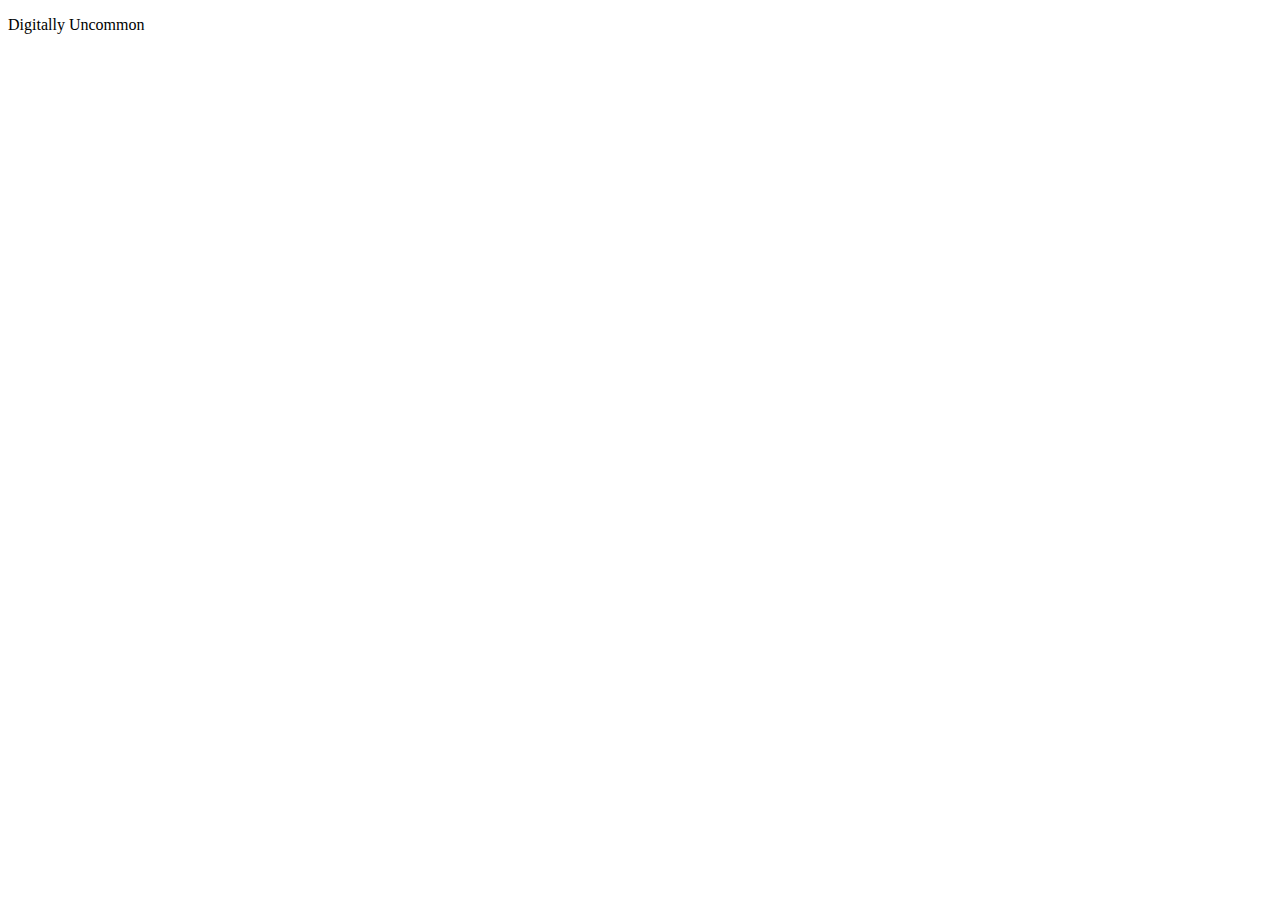
==== index.html @ 9deab02e "Initial add of empy home page" ====
<!DOCTYPE html>
<html lang="en">

<head>
    <meta charset="utf-8">
    <meta http-equiv="X-UA-Compatible" content="IE=edge">
    <meta name="viewport" content="width=device-width, initial-scale=1">
    <meta name="description" content="Digitally Uncommon - Alexa Skills development">
    <meta name="author" content="Digitally Uncommon">
    <title>Digitally Uncommon</title>
</head>

<body>
    <section>
        <p>Digitally Uncommon</p>
    </section>
</body>

</html>
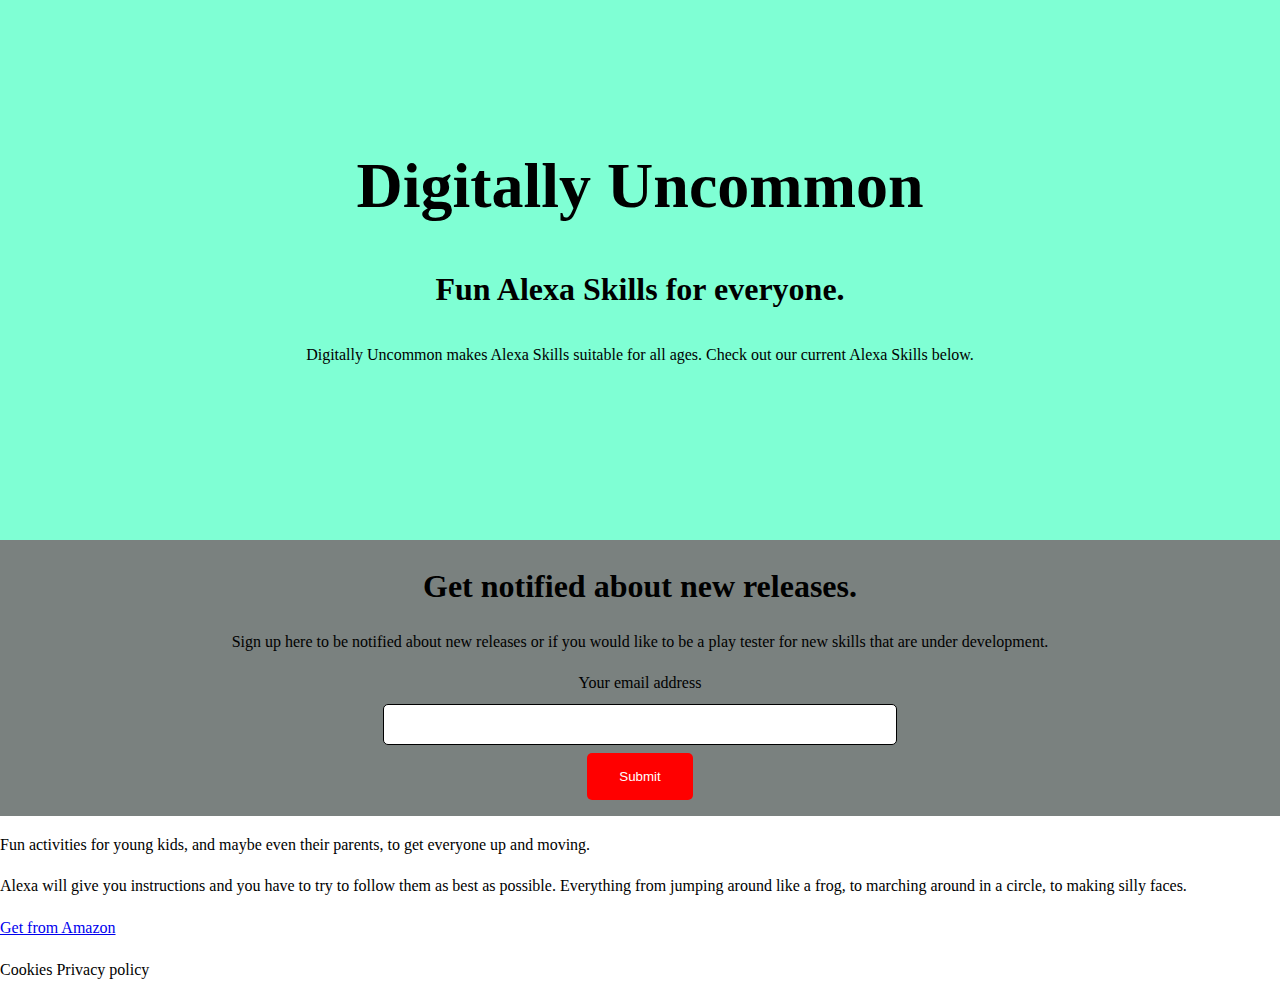
==== commit 7d34d60d: "Basic layout of site" ====
--- a/index.html
+++ b/index.html
@@ -8,12 +8,53 @@
     <meta name="description" content="Digitally Uncommon - Alexa Skills development">
     <meta name="author" content="Digitally Uncommon">
     <title>Digitally Uncommon</title>
+    <link href="https://fonts.googleapis.com/css?family=Black+Ops+One|Ceviche+One" rel="stylesheet">
+    <link rel="stylesheet" href="css/styles.css">
 </head>
 
 <body>
-    <section>
-        <p>Digitally Uncommon</p>
+    <!-- <header>
+        <h1><span class="digitally">Digitally</span> <span class="uncommon">UNCOMMON</span></h1>
+    </header> -->
+    <section class="showcase">
+        <div class="container">
+            <h1>Digitally Uncommon</h1>
+            <h2>Fun Alexa Skills for everyone.</h2>
+            <p>Digitally Uncommon makes Alexa Skills suitable for all ages. Check out our current Alexa Skills below.</p>
+        </div>
     </section>
+
+    <section class="notification">
+        <div class="container">
+            <h1>Get notified about new releases.</h1>
+            <p>Sign up here to be notified about new releases or if you would like to be a play tester for new skills
+                that
+                are under development.</p>
+            <form name="contact" method="POST" action="/notification-success" netlify-honeypot="name" netlify>
+                <p style="display: none">
+                    <label>Don’t fill this out if you're human: <input name="name" /></label>
+                </p>
+                <p>
+                    <div>Your email address</div>
+                    <input type="email" name="email" />
+                    <div><button type="submit">Submit</button></div>
+                </p>
+            </form>
+        </div>
+    </section>
+
+    <section class="skills">
+        <section class="skill">
+            <!-- <img src="./images/lets-get-moving-512.png" alt="Image of kids jumping and having fun."> -->
+            <p>Fun activities for young kids, and maybe even their parents, to get everyone up and moving. </p>
+            <p>Alexa will give you instructions and you have to try to follow them as best as possible. Everything from
+                jumping around like a frog, to marching around in a circle, to making silly faces.</p>
+            <p> <a href="https://www.amazon.com/Digitally-Uncommon-Lets-get-moving/dp/B07KYCYPNM" target="_blank">Get
+                    from Amazon</a></p>
+        </section>
+    </section>
+
+    <footer>Cookies Privacy policy</footer>
 </body>
 
 </html>--- a/css/styles.css
+++ b/css/styles.css
@@ -0,0 +1,123 @@
+body { 
+    margin: 0;
+    line-height: 1.6;
+}
+
+/* SHOWCASE */
+.showcase {
+    margin: 0;
+    padding: 0;
+    width: 100%;
+    height: 60vh;
+    background-color: aquamarine;
+    overflow-y: hidden;
+}
+.showcase .container {
+    max-width: 1180px;
+    text-align: center;
+    margin: 0 auto;
+    padding: 0 3rem;
+    margin-top: 15vh;
+}
+
+.showcase h1 {
+    font-size: 4rem;
+    margin-bottom: 0;
+}
+ 
+.showcase h2 {
+    font-size: 2rem;
+}
+
+/* NOTIFCATION */
+.notification {
+    margin: 0 auto;
+    text-align: center;
+    background-color: rgb(122, 129, 127);
+    overflow-y: hidden;
+}
+
+.notification h1 {
+    font-size: 2rem;
+    margin-bottom: 0;
+}
+
+.notification .container {
+    max-width: 1180px;
+    text-align: center;
+    margin: 0 auto;
+    padding: 0 3rem;
+}
+
+input[type=email] {
+    border: 1px solid;
+    border-radius: 5px;
+    padding: 12px 20px;
+    margin: 8px 0;
+    width: 40%;
+}
+
+button {
+    border: none;
+    border-radius: 5px;
+    color: white;
+    background: red;
+    padding: 1rem 2rem;
+}
+
+button:hover {
+    background: blue;
+}
+
+
+.digitally {
+    font-family: 'Black Ops One', cursive;
+}
+
+.uncommon {
+    font-family: 'Ceviche One', cursive;
+}
+
+@media screen and (max-width: 860px) {
+
+    .showcase h1 {
+        font-size: 2rem;
+    }
+    
+    .showcase h2 {
+        font-size: 1.2rem;
+    }
+}
+
+@media screen and (max-width: 580px) {
+    .showcase { 
+        height: 40vh;
+    }
+
+    .showcase  .container {
+         margin-top: 8vh;
+         padding: 0 2rem;
+    }
+
+    .showcase h1 {
+        font-size: 1.5rem;
+    }
+    
+    .showcase h2 {
+        font-size: 1.2rem;
+    }
+
+    
+    .notification .container {
+        padding: 0 2rem;
+    }
+
+    .notification h1 {
+        font-size: 1.4rem;
+    }
+
+    input[type=email] {
+        width: 80%;
+    }
+    
+}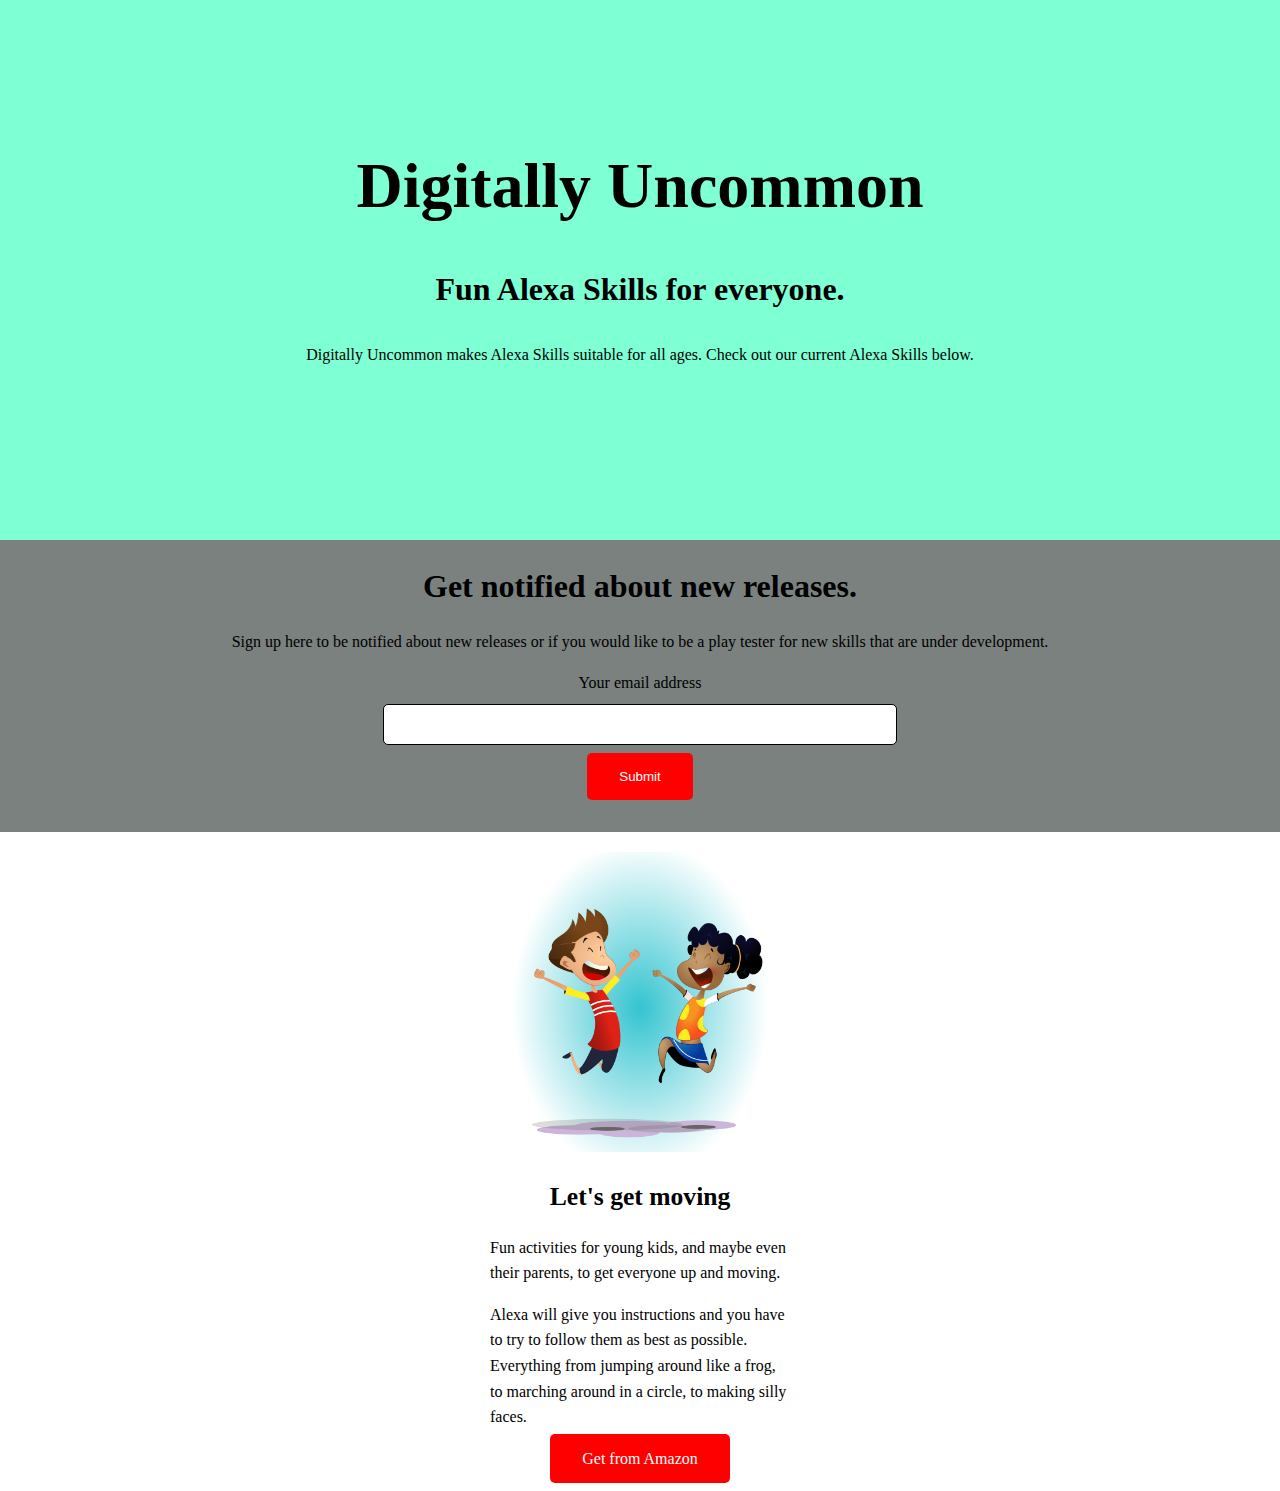
==== commit badb7f9c: "Finalize overall layout" ====
--- a/index.html
+++ b/index.html
@@ -45,16 +45,15 @@
 
     <section class="skills">
         <section class="skill">
-            <!-- <img src="./images/lets-get-moving-512.png" alt="Image of kids jumping and having fun."> -->
+            <img src="./images/lets-get-moving-512.png" alt="Image of kids jumping and having fun.">
+            <h1>Let's get moving</h1>
             <p>Fun activities for young kids, and maybe even their parents, to get everyone up and moving. </p>
             <p>Alexa will give you instructions and you have to try to follow them as best as possible. Everything from
                 jumping around like a frog, to marching around in a circle, to making silly faces.</p>
-            <p> <a href="https://www.amazon.com/Digitally-Uncommon-Lets-get-moving/dp/B07KYCYPNM" target="_blank">Get
-                    from Amazon</a></p>
+            <div class="link"> <a href="https://www.amazon.com/Digitally-Uncommon-Lets-get-moving/dp/B07KYCYPNM" target="_blank">Get
+                    from Amazon</a></div>
         </section>
     </section>
-
-    <footer>Cookies Privacy policy</footer>
 </body>
 
 </html>--- a/css/styles.css
+++ b/css/styles.css
@@ -46,7 +46,7 @@
     max-width: 1180px;
     text-align: center;
     margin: 0 auto;
-    padding: 0 3rem;
+    padding: 0rem 3rem 1rem 3rem;
 }
 
 input[type=email] {
@@ -67,6 +67,46 @@
 
 button:hover {
     background: blue;
+}
+
+
+/* SKILLS SECTION */
+
+.skills {
+    max-width: 1180px;
+    margin: 0 auto;
+    display: flex;
+    flex-wrap: wrap;
+    align-content:center;
+    justify-content: center;
+}
+
+.skill {
+    max-width: 300px;
+    min-width: 300px;
+    padding: 20px;
+}
+
+.skill h1 {
+    font-size: 1.6rem;
+    text-align: center;
+}
+
+.skill .link {
+    text-align: center;
+}
+
+.skill a {
+    border: none;
+    border-radius: 5px;
+    color: white;
+    background: red;
+    padding: 1rem 2rem;
+    text-decoration: none;
+}
+
+img {
+    width: 100%;
 }
 
 
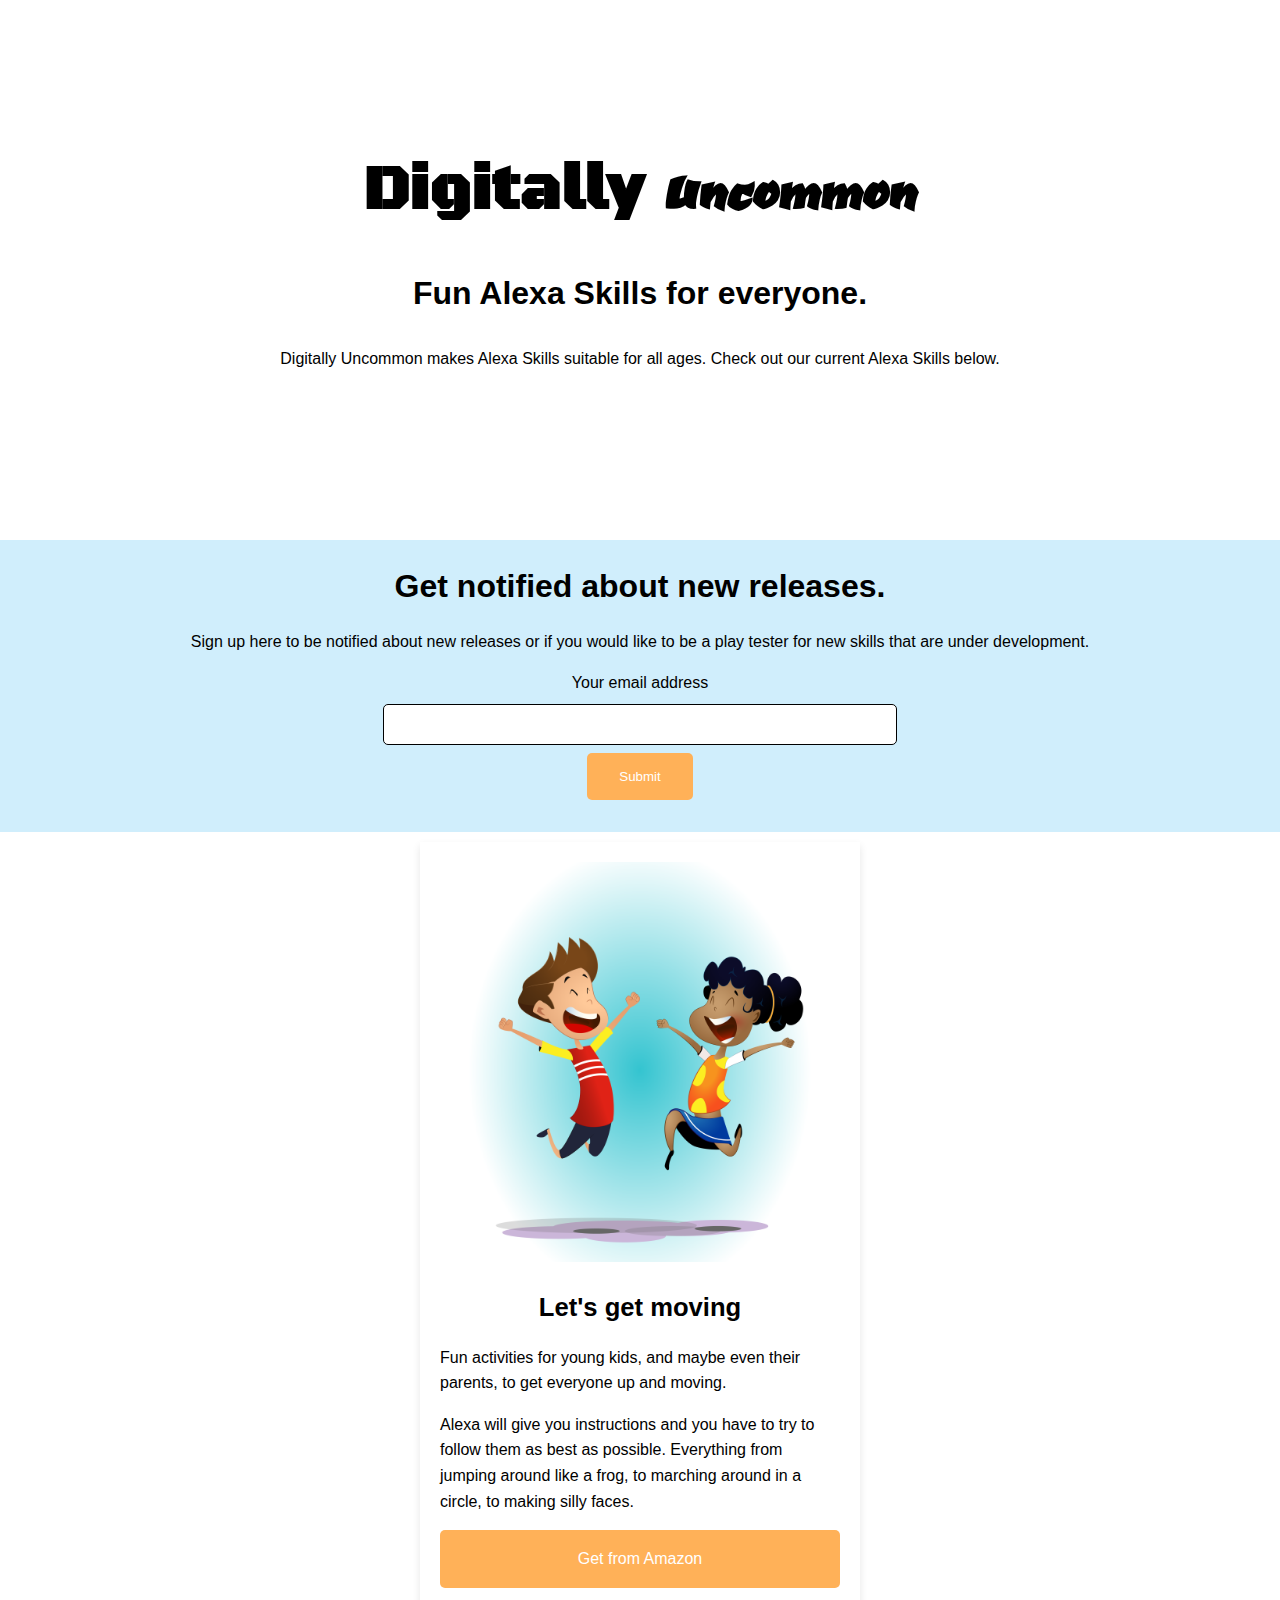
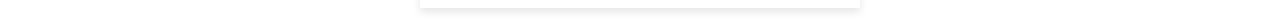
==== commit 3f09408a: "Style the page" ====
--- a/index.html
+++ b/index.html
@@ -13,12 +13,9 @@
 </head>
 
 <body>
-    <!-- <header>
-        <h1><span class="digitally">Digitally</span> <span class="uncommon">UNCOMMON</span></h1>
-    </header> -->
     <section class="showcase">
         <div class="container">
-            <h1>Digitally Uncommon</h1>
+            <h1><span class="digitally">Digitally</span> <span class="uncommon">Uncommon</span></h1>
             <h2>Fun Alexa Skills for everyone.</h2>
             <p>Digitally Uncommon makes Alexa Skills suitable for all ages. Check out our current Alexa Skills below.</p>
         </div>
--- a/css/styles.css
+++ b/css/styles.css
@@ -1,6 +1,7 @@
 body { 
     margin: 0;
     line-height: 1.6;
+    font-family: "Calibre", "Helvetica Neue", "Helvetica", "Arial", sans-serif;
 }
 
 /* SHOWCASE */
@@ -9,7 +10,7 @@
     padding: 0;
     width: 100%;
     height: 60vh;
-    background-color: aquamarine;
+    background-color: #fff;
     overflow-y: hidden;
 }
 .showcase .container {
@@ -33,7 +34,7 @@
 .notification {
     margin: 0 auto;
     text-align: center;
-    background-color: rgb(122, 129, 127);
+    background-color: #D0EEFC;
     overflow-y: hidden;
 }
 
@@ -61,12 +62,12 @@
     border: none;
     border-radius: 5px;
     color: white;
-    background: red;
+    background: #FFB158;
     padding: 1rem 2rem;
 }
 
 button:hover {
-    background: blue;
+    background: #FFA358;
 }
 
 
@@ -74,17 +75,19 @@
 
 .skills {
     max-width: 1180px;
-    margin: 0 auto;
+    margin: 10px auto;
     display: flex;
     flex-wrap: wrap;
     align-content:center;
     justify-content: center;
+    margin-bottom: 20px;
 }
 
 .skill {
-    max-width: 300px;
+    max-width: 400px;
     min-width: 300px;
     padding: 20px;
+    box-shadow: 0 4px 8px 0 rgba(0,0,0,0.1);
 }
 
 .skill h1 {
@@ -100,9 +103,14 @@
     border: none;
     border-radius: 5px;
     color: white;
-    background: red;
+    background: #FFB158;
     padding: 1rem 2rem;
     text-decoration: none;
+    display: block; 
+}
+
+.skill a:hover {
+    background: #FFA358;
 }
 
 img {
@@ -159,5 +167,9 @@
     input[type=email] {
         width: 80%;
     }
+
+    .skill {
+        max-width: 300px;
+    }
     
 }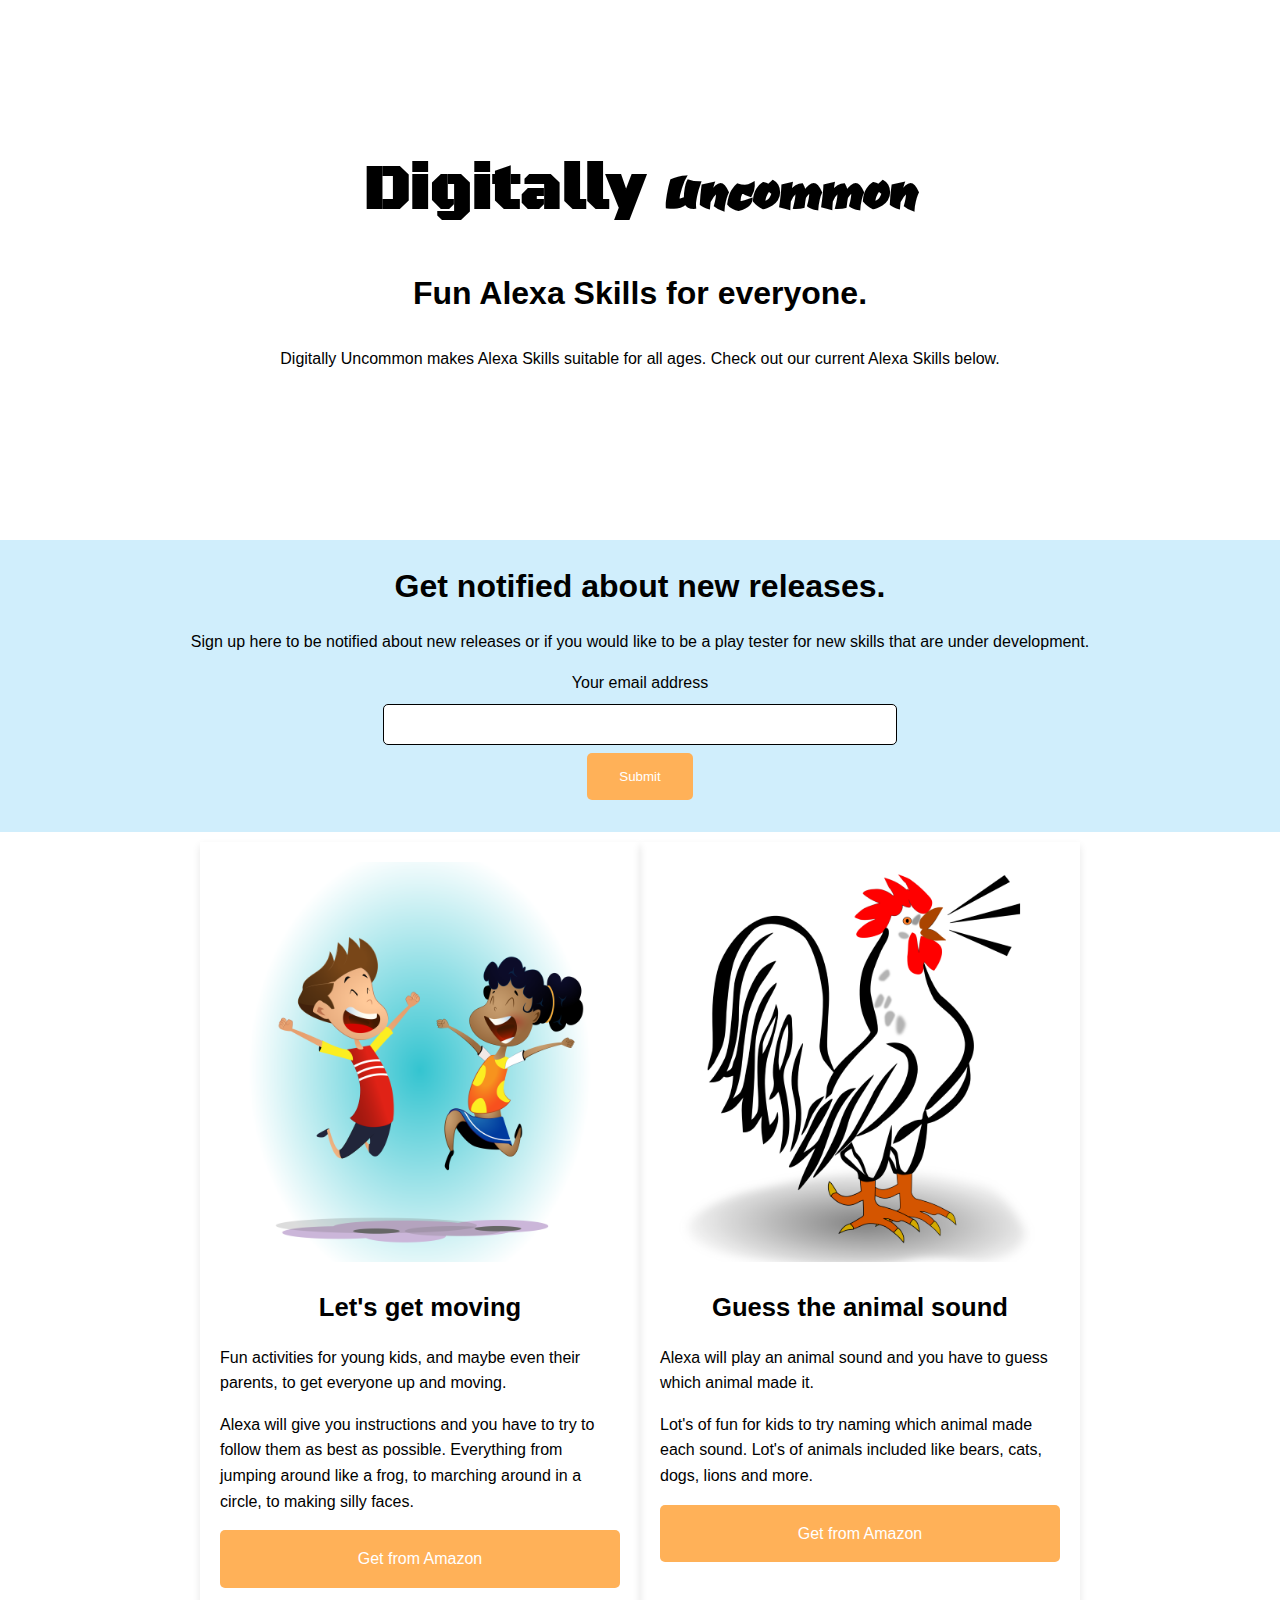
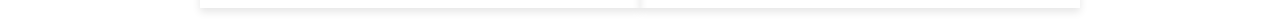
==== commit f0c415ed: "Add Guess the animal sound Alexa game" ====
--- a/index.html
+++ b/index.html
@@ -6,6 +6,7 @@
     <meta http-equiv="X-UA-Compatible" content="IE=edge">
     <meta name="viewport" content="width=device-width, initial-scale=1">
     <meta name="description" content="Digitally Uncommon - Alexa Skills development">
+    <meta name="keywords" content="Digitally Uncommon, Alexa Skills development, Alex Skills games, Alexa Skills apps, Custom Alexa Skills development.">
     <meta name="author" content="Digitally Uncommon">
     <title>Digitally Uncommon</title>
     <link href="https://fonts.googleapis.com/css?family=Black+Ops+One|Ceviche+One" rel="stylesheet">
@@ -50,6 +51,14 @@
             <div class="link"> <a href="https://www.amazon.com/Digitally-Uncommon-Lets-get-moving/dp/B07KYCYPNM" target="_blank">Get
                     from Amazon</a></div>
         </section>
+        <section class="skill">
+            <img src="./images/guess-the-animal-sound-512.png" alt="Image of rooster crowing.">
+            <h1>Guess the animal sound</h1>
+            <p>Alexa will play an animal sound and you have to guess which animal made it.</p>
+            <p>Lot's of fun for kids to try naming which animal made each sound. Lot's of animals included like bears, cats, dogs, lions and more.</p>
+            <div class="link"> <a href="https://www.amazon.com/Digitally-Uncommon-Guess-animal-sound/dp/B07LBQ2BGJ" target="_blank">Get
+                    from Amazon</a></div>
+        </section>
     </section>
 </body>
 
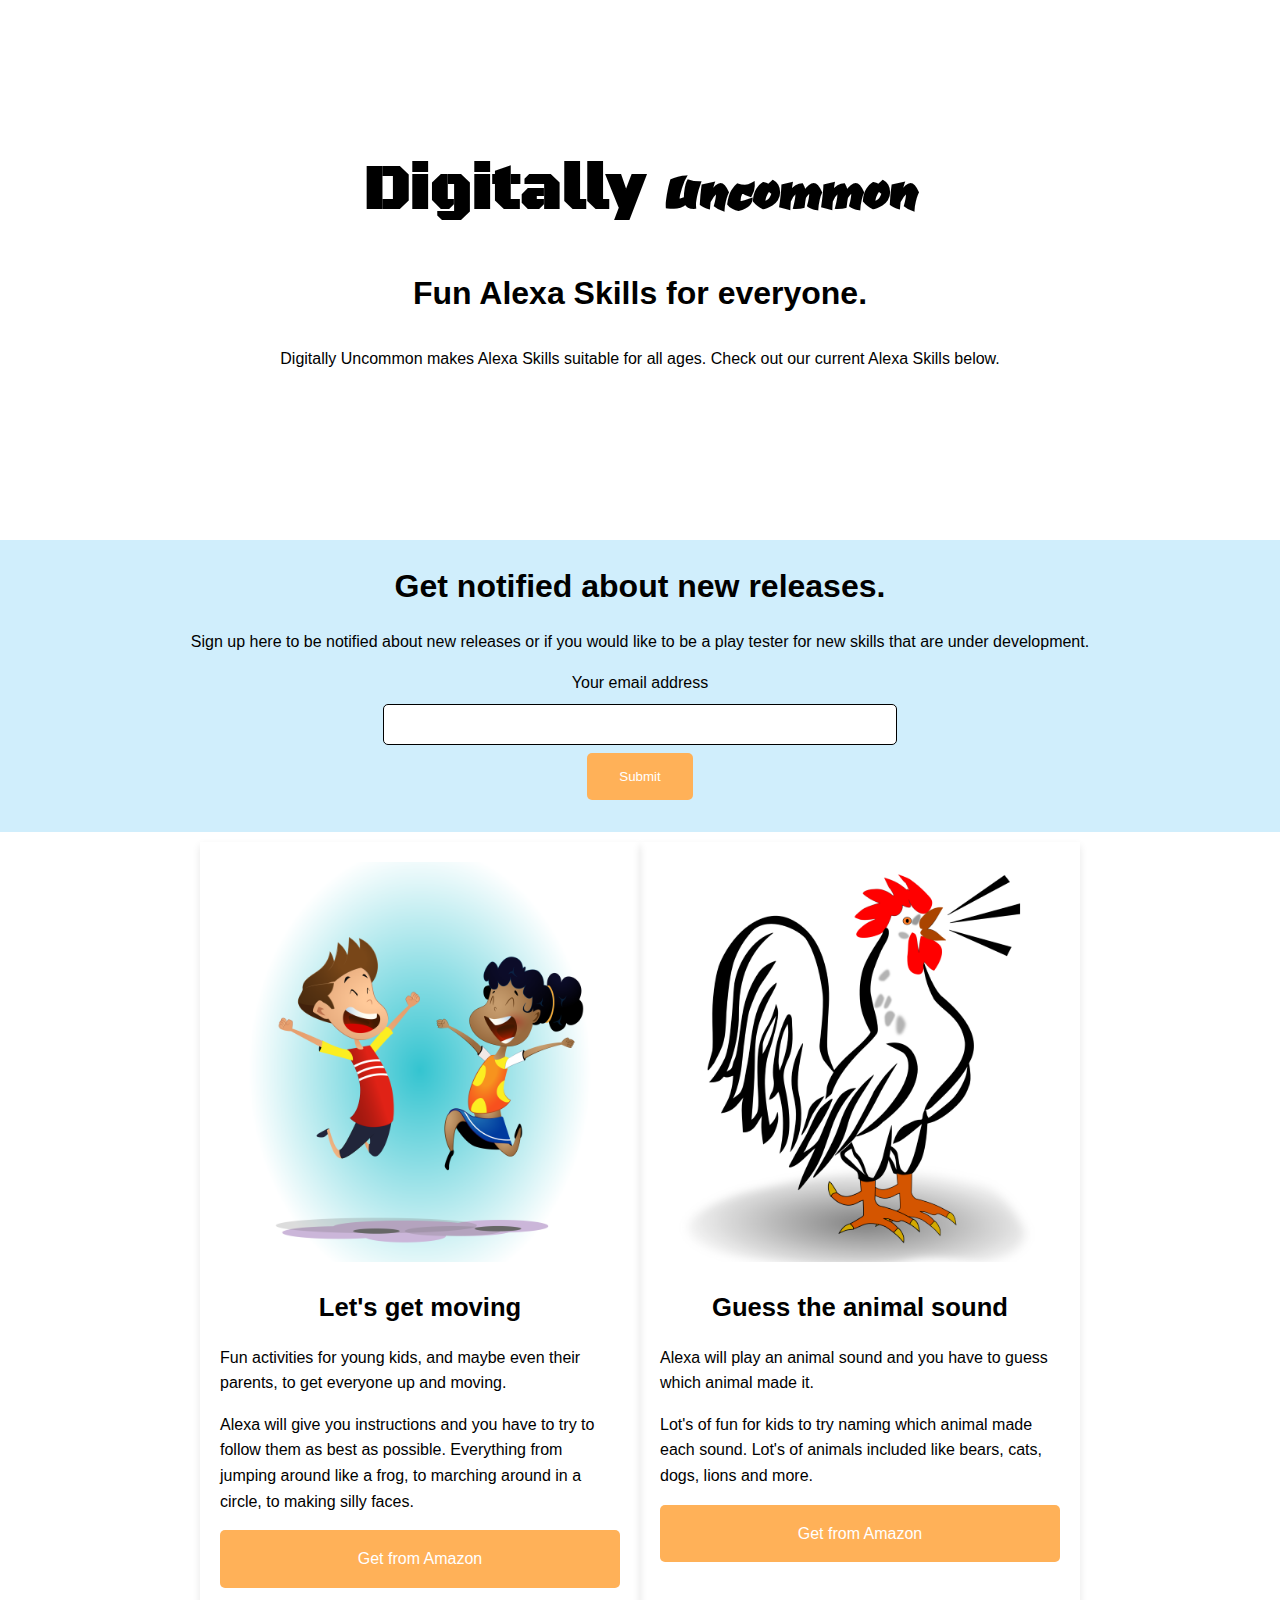
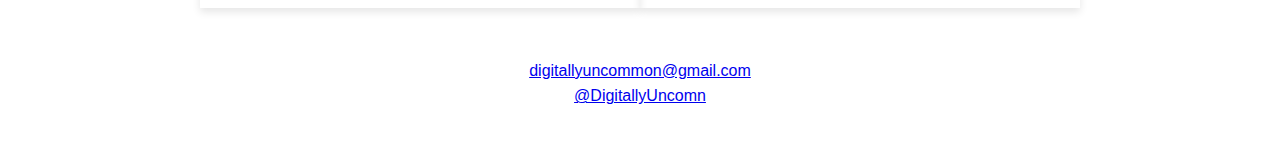
==== commit a6791506: "Add contact details to main page" ====
--- a/index.html
+++ b/index.html
@@ -55,11 +55,18 @@
             <img src="./images/guess-the-animal-sound-512.png" alt="Image of rooster crowing.">
             <h1>Guess the animal sound</h1>
             <p>Alexa will play an animal sound and you have to guess which animal made it.</p>
-            <p>Lot's of fun for kids to try naming which animal made each sound. Lot's of animals included like bears, cats, dogs, lions and more.</p>
-            <div class="link"> <a href="https://www.amazon.com/Digitally-Uncommon-Guess-animal-sound/dp/B07LBQ2BGJ" target="_blank">Get
+            <p>Lot's of fun for kids to try naming which animal made each sound. Lot's of animals included like bears,
+                cats, dogs, lions and more.</p>
+            <div class="link"> <a href="https://www.amazon.com/Digitally-Uncommon-Guess-animal-sound/dp/B07LBQ2BGJ"
+                    target="_blank">Get
                     from Amazon</a></div>
         </section>
     </section>
+
+    <footer>
+        <div><a href="mailto:digitallyuncommon@gmail.com">digitallyuncommon@gmail.com</a></div>
+        <div><a href="https://twitter.com/DigitallyUncomn" target="_blank">@DigitallyUncomn</a></div> 
+    </footer>
 </body>
 
 </html>--- a/css/styles.css
+++ b/css/styles.css
@@ -2,6 +2,12 @@
     margin: 0;
     line-height: 1.6;
     font-family: "Calibre", "Helvetica Neue", "Helvetica", "Arial", sans-serif;
+}
+
+footer {
+    text-align: center;
+    margin-top: 50px;
+    margin-bottom: 40px;
 }
 
 /* SHOWCASE */
